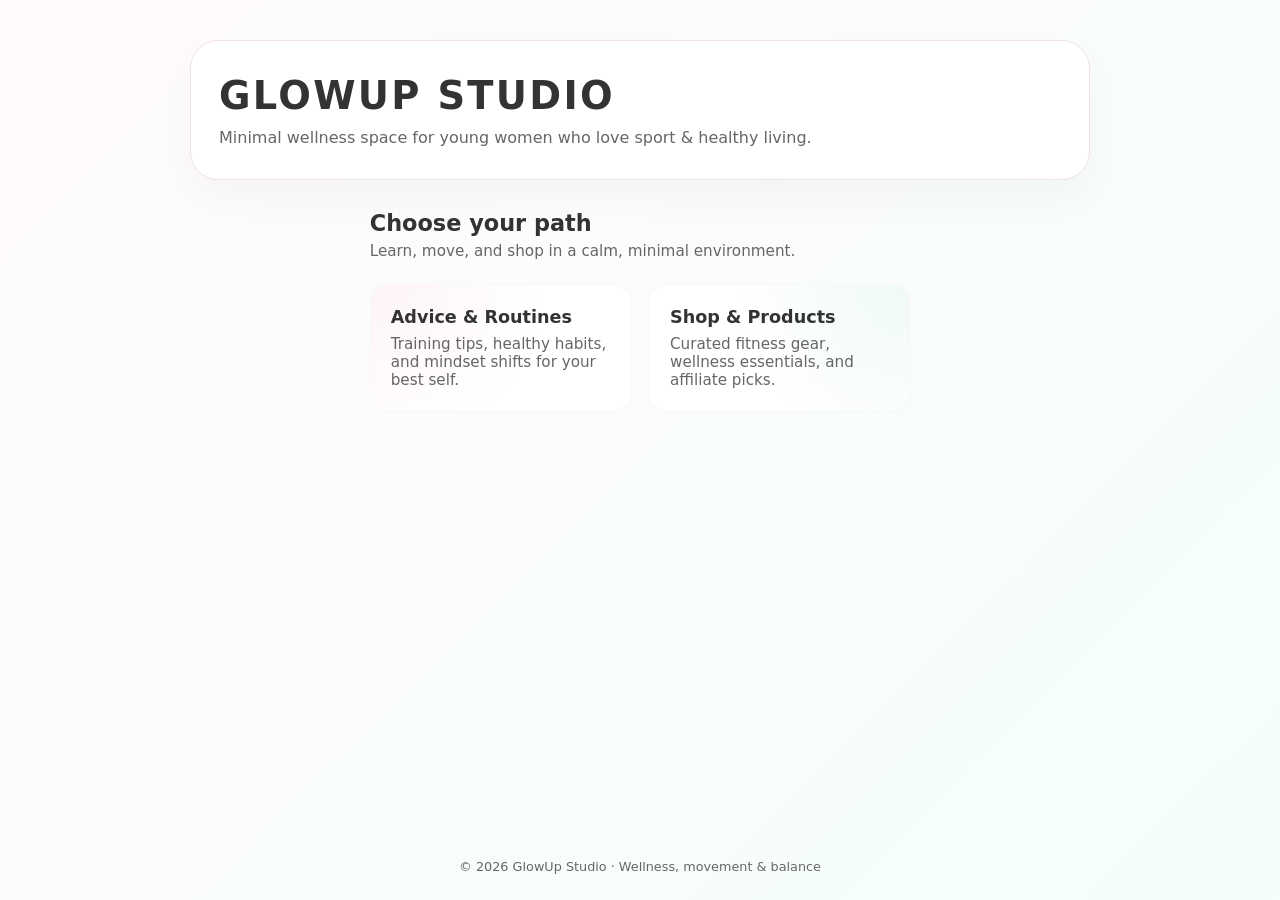
==== index.html @ 8caf7f90 "Add files via upload" ====
<!DOCTYPE html>
<html lang="en">
<head>
  <meta charset="UTF-8">
  <meta name="viewport" content="width=device-width, initial-scale=1.0">
  <title>GlowUp Studio</title>
  <link rel="stylesheet" href="style.css">
</head>
<body>
  <header class="hero">
    <div class="hero-content">
      <h1>GlowUp Studio</h1>
      <p>Minimal wellness space for young women who love sport & healthy living.</p>
    </div>
  </header>

  <main class="main-section">
    <section class="intro">
      <h2>Choose your path</h2>
      <p>Learn, move, and shop in a calm, minimal environment.</p>
    </section>

    <section class="cards">
      <a href="advice.html" class="card card-advice">
        <h3>Advice & Routines</h3>
        <p>Training tips, healthy habits, and mindset shifts for your best self.</p>
      </a>

      <a href="shop.html" class="card card-shop">
        <h3>Shop & Products</h3>
        <p>Curated fitness gear, wellness essentials, and affiliate picks.</p>
      </a>
    </section>
  </main>

  <footer class="footer">
    <p>© 2026 GlowUp Studio · Wellness, movement & balance</p>
  </footer>
</body>
</html>
---- style.css ----
:root {
  --pink: #fbe4ee;
  --green: #d9f3e6;
  --white: #ffffff;
  --text-dark: #333333;
  --text-soft: #666666;
  --accent: #f7b6d5;
  --radius: 18px;
}

*,
*::before,
*::after {
  box-sizing: border-box;
  margin: 0;
  padding: 0;
}

body {
  font-family: system-ui, -apple-system, BlinkMacSystemFont, "Segoe UI", sans-serif;
  background: linear-gradient(135deg, #fffafc, #f4fff9);
  color: var(--text-dark);
  min-height: 100vh;
  display: flex;
  flex-direction: column;
}

/* HERO */

.hero {
  padding: 40px 20px 20px;
}

.hero-content {
  max-width: 900px;
  margin: 0 auto;
  background: var(--white);
  border-radius: 28px;
  padding: 32px 28px;
  border: 1px solid #f1dfe9;
  box-shadow: 0 18px 40px rgba(0, 0, 0, 0.03);
}

.hero h1 {
  font-size: 2.4rem;
  letter-spacing: 0.06em;
  text-transform: uppercase;
  color: var(--text-dark);
  margin-bottom: 10px;
}

.hero p {
  font-size: 1rem;
  color: var(--text-soft);
}

/* MAIN */

.main-section {
  flex: 1;
  max-width: 900px;
  margin: 10px auto 40px;
  padding: 0 20px;
}

.intro {
  text-align: left;
  margin-bottom: 24px;
}

.intro h2 {
  font-size: 1.4rem;
  margin-bottom: 6px;
}

.intro p {
  color: var(--text-soft);
  font-size: 0.95rem;
}

/* CARDS */

.cards {
  display: grid;
  grid-template-columns: repeat(auto-fit, minmax(260px, 1fr));
  gap: 18px;
}

.card {
  display: block;
  padding: 22px 20px;
  border-radius: var(--radius);
  text-decoration: none;
  border: 1px solid rgba(0, 0, 0, 0.03);
  background: var(--white);
  transition: transform 0.18s ease, box-shadow 0.18s ease, border-color 0.18s ease;
  position: relative;
  overflow: hidden;
}

.card::before {
  content: "";
  position: absolute;
  inset: 0;
  opacity: 0.4;
  mix-blend-mode: multiply;
  pointer-events: none;
}

.card-advice::before {
  background: radial-gradient(circle at top left, var(--pink), transparent 60%);
}

.card-shop::before {
  background: radial-gradient(circle at top right, var(--green), transparent 60%);
}

.card h3 {
  font-size: 1.1rem;
  margin-bottom: 8px;
  color: var(--text-dark);
}

.card p {
  font-size: 0.95rem;
  color: var(--text-soft);
}

.card:hover {
  transform: translateY(-4px);
  box-shadow: 0 16px 32px rgba(0, 0, 0, 0.06);
  border-color: var(--accent);
}

/* FOOTER */

.footer {
  text-align: center;
  padding: 18px 20px 26px;
  font-size: 0.8rem;
  color: var(--text-soft);
}

/* MOBILE TWEAKS */

@media (max-width: 600px) {
  .hero-content {
    padding: 24px 18px;
  }

  .hero h1 {
    font-size: 2rem;
  }

  .cards {
    gap: 14px;
  }
}
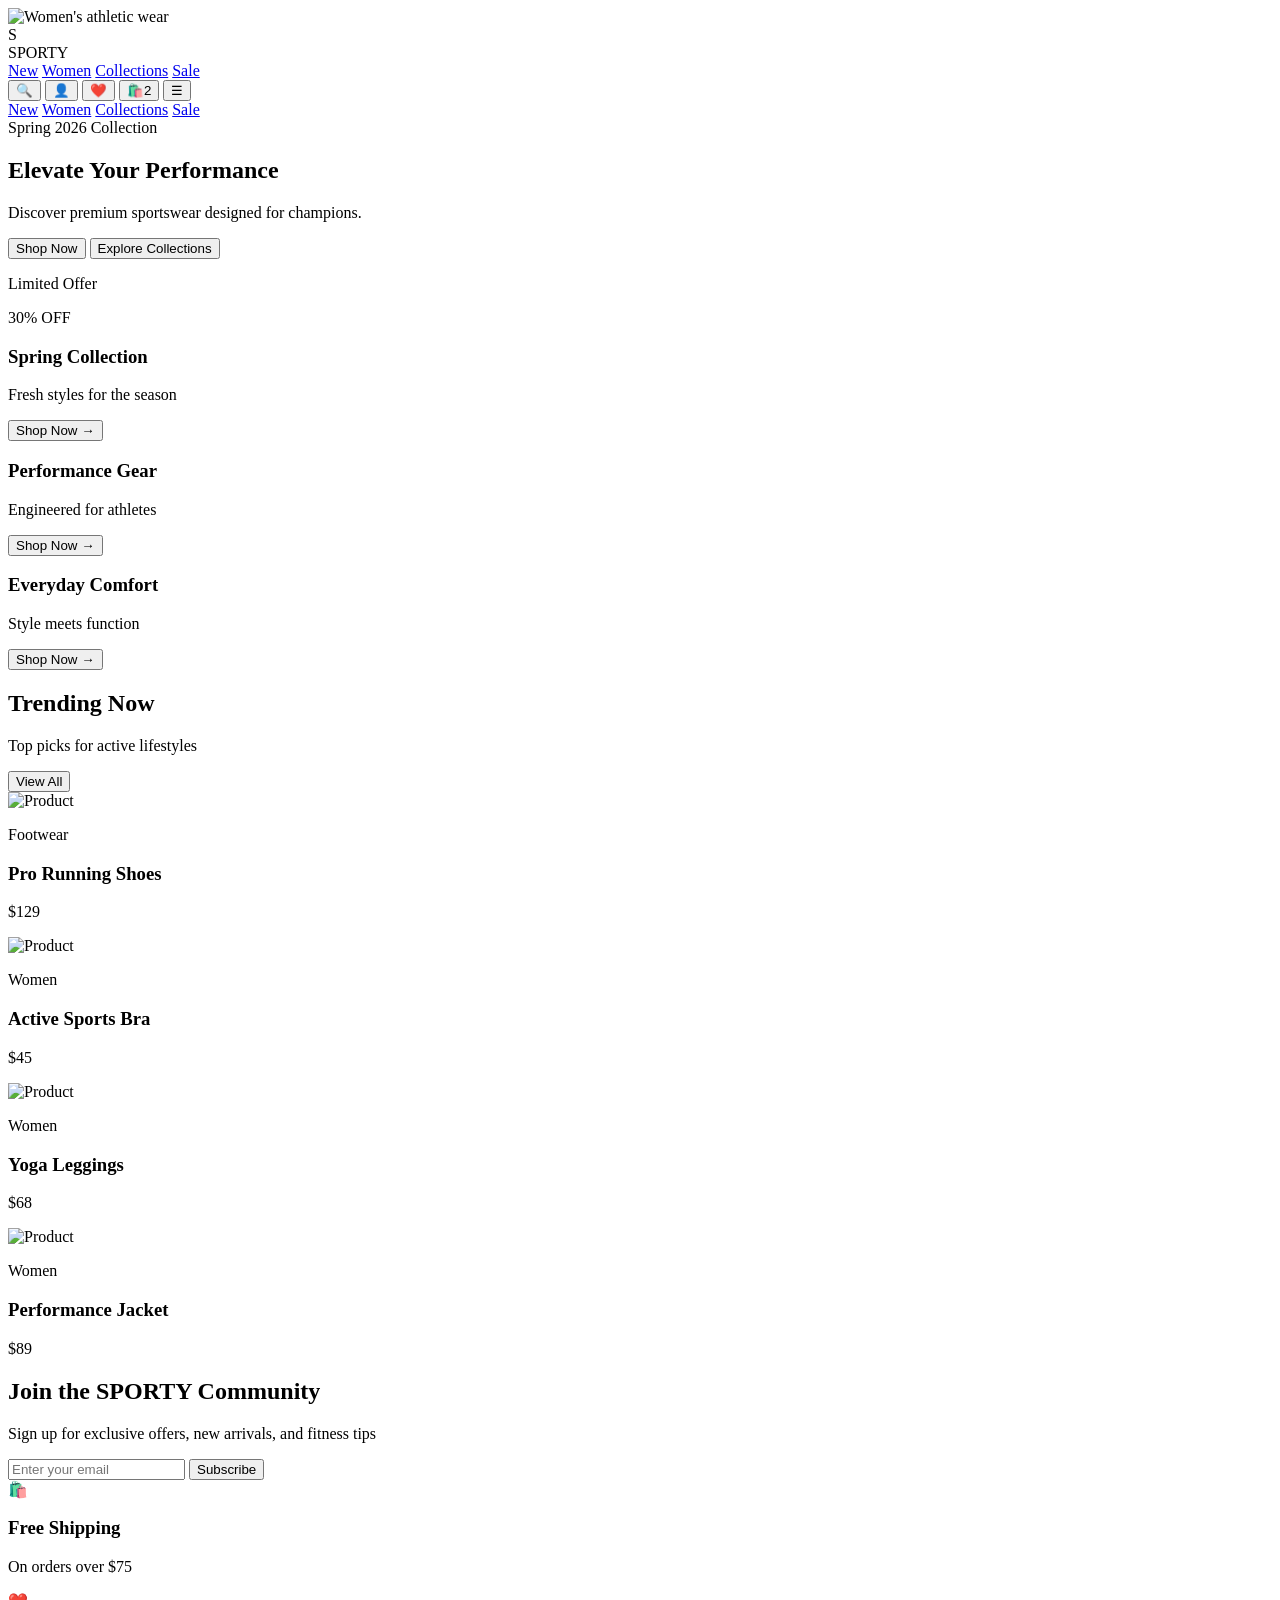
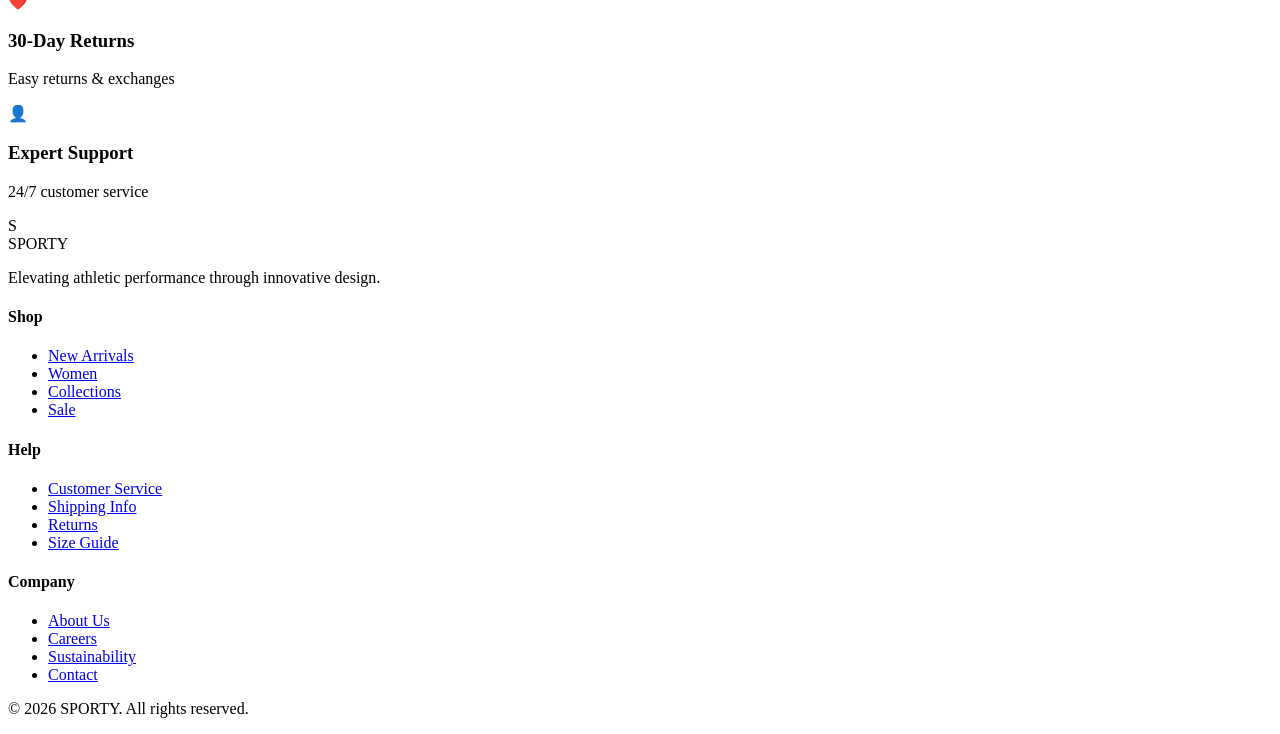
==== commit 2904abab: "Add files via upload" ====
--- a/index.html
+++ b/index.html
@@ -1,40 +1,227 @@
 <!DOCTYPE html>
 <html lang="en">
 <head>
-  <meta charset="UTF-8">
-  <meta name="viewport" content="width=device-width, initial-scale=1.0">
-  <title>GlowUp Studio</title>
-  <link rel="stylesheet" href="style.css">
+    <meta charset="UTF-8">
+    <meta name="viewport" content="width=device-width, initial-scale=1.0">
+    <title>SPORTY - Women's Athletic Wear</title>
+    <link rel="stylesheet" href="styles.css">
 </head>
 <body>
-  <header class="hero">
-    <div class="hero-content">
-      <h1>GlowUp Studio</h1>
-      <p>Minimal wellness space for young women who love sport & healthy living.</p>
-    </div>
-  </header>
-
-  <main class="main-section">
-    <section class="intro">
-      <h2>Choose your path</h2>
-      <p>Learn, move, and shop in a calm, minimal environment.</p>
-    </section>
-
-    <section class="cards">
-      <a href="advice.html" class="card card-advice">
-        <h3>Advice & Routines</h3>
-        <p>Training tips, healthy habits, and mindset shifts for your best self.</p>
-      </a>
-
-      <a href="shop.html" class="card card-shop">
-        <h3>Shop & Products</h3>
-        <p>Curated fitness gear, wellness essentials, and affiliate picks.</p>
-      </a>
-    </section>
-  </main>
-
-  <footer class="footer">
-    <p>© 2026 GlowUp Studio · Wellness, movement & balance</p>
-  </footer>
+    <!-- Header -->
+    <header class="header">
+        <div class="header-photo">
+            <img src="https://images.unsplash.com/photo-1518611012118-696072aa579a?w=1600&h=300&fit=crop" alt="Women's athletic wear">
+        </div>
+        <div class="nav-container">
+            <div class="nav-wrapper">
+                <div class="logo">
+                    <div class="logo-icon"><span>S</span></div>
+                    <span class="logo-text">SPORTY</span>
+                </div>
+                <nav class="desktop-nav">
+                    <a href="#new">New</a>
+                    <a href="#women">Women</a>
+                    <a href="#collections">Collections</a>
+                    <a href="#sale">Sale</a>
+                </nav>
+                <div class="nav-actions">
+                    <button class="icon-btn">🔍</button>
+                    <button class="icon-btn">👤</button>
+                    <button class="icon-btn">❤️</button>
+                    <button class="icon-btn cart-btn">
+                        🛍️<span class="cart-badge">2</span>
+                    </button>
+                    <button class="mobile-menu-btn" id="menuBtn">☰</button>
+                </div>
+            </div>
+            <div class="mobile-menu" id="mobileMenu">
+                <a href="#new">New</a>
+                <a href="#women">Women</a>
+                <a href="#collections">Collections</a>
+                <a href="#sale">Sale</a>
+            </div>
+        </div>
+    </header>
+
+    <!-- Hero -->
+    <section class="hero">
+        <div class="container">
+            <span class="badge">Spring 2026 Collection</span>
+            <h1>Elevate Your <span class="gradient-text">Performance</span></h1>
+            <p class="hero-text">Discover premium sportswear designed for champions.</p>
+            <div class="hero-buttons">
+                <button class="btn-primary">Shop Now</button>
+                <button class="btn-secondary">Explore Collections</button>
+            </div>
+            <div class="offer-card">
+                <p>Limited Offer</p>
+                <p class="gradient-text">30% OFF</p>
+            </div>
+        </div>
+    </section>
+
+    <!-- Collections -->
+    <section class="collections">
+        <div class="container">
+            <div class="collections-grid">
+                <div class="collection-card pink-light">
+                    <h3>Spring Collection</h3>
+                    <p>Fresh styles for the season</p>
+                    <button>Shop Now →</button>
+                </div>
+                <div class="collection-card green-light">
+                    <h3>Performance Gear</h3>
+                    <p>Engineered for athletes</p>
+                    <button>Shop Now →</button>
+                </div>
+                <div class="collection-card pink-lighter">
+                    <h3>Everyday Comfort</h3>
+                    <p>Style meets function</p>
+                    <button>Shop Now →</button>
+                </div>
+            </div>
+        </div>
+    </section>
+
+    <!-- Products -->
+    <section class="products">
+        <div class="container">
+            <div class="products-header">
+                <div>
+                    <h2>Trending Now</h2>
+                    <p>Top picks for active lifestyles</p>
+                </div>
+                <button class="btn-outline">View All</button>
+            </div>
+            <div class="products-grid">
+                <div class="product-card">
+                    <div class="product-image">
+                        <img src="https://images.unsplash.com/photo-1542291026-7eec264c27ff?w=400&h=400&fit=crop" alt="Product">
+                    </div>
+                    <div class="product-info">
+                        <p class="category">Footwear</p>
+                        <h3>Pro Running Shoes</h3>
+                        <p class="price">$129</p>
+                    </div>
+                </div>
+                <div class="product-card">
+                    <div class="product-image">
+                        <img src="https://images.unsplash.com/photo-1613123544776-bb7f56f6e66a?w=400&h=400&fit=crop" alt="Product">
+                    </div>
+                    <div class="product-info">
+                        <p class="category">Women</p>
+                        <h3>Active Sports Bra</h3>
+                        <p class="price">$45</p>
+                    </div>
+                </div>
+                <div class="product-card">
+                    <div class="product-image">
+                        <img src="https://images.unsplash.com/photo-1506629082955-511b1aa562c8?w=400&h=400&fit=crop" alt="Product">
+                    </div>
+                    <div class="product-info">
+                        <p class="category">Women</p>
+                        <h3>Yoga Leggings</h3>
+                        <p class="price">$68</p>
+                    </div>
+                </div>
+                <div class="product-card">
+                    <div class="product-image">
+                        <img src="https://images.unsplash.com/photo-1551028719-00167b16eac5?w=400&h=400&fit=crop" alt="Product">
+                    </div>
+                    <div class="product-info">
+                        <p class="category">Women</p>
+                        <h3>Performance Jacket</h3>
+                        <p class="price">$89</p>
+                    </div>
+                </div>
+            </div>
+        </div>
+    </section>
+
+    <!-- CTA -->
+    <section class="cta">
+        <div class="container">
+            <h2>Join the SPORTY Community</h2>
+            <p>Sign up for exclusive offers, new arrivals, and fitness tips</p>
+            <div class="newsletter">
+                <input type="email" placeholder="Enter your email">
+                <button>Subscribe</button>
+            </div>
+        </div>
+    </section>
+
+    <!-- Features -->
+    <section class="features">
+        <div class="container">
+            <div class="features-grid">
+                <div class="feature">
+                    <div class="icon pink">🛍️</div>
+                    <h3>Free Shipping</h3>
+                    <p>On orders over $75</p>
+                </div>
+                <div class="feature">
+                    <div class="icon green">❤️</div>
+                    <h3>30-Day Returns</h3>
+                    <p>Easy returns & exchanges</p>
+                </div>
+                <div class="feature">
+                    <div class="icon pink">👤</div>
+                    <h3>Expert Support</h3>
+                    <p>24/7 customer service</p>
+                </div>
+            </div>
+        </div>
+    </section>
+
+    <!-- Footer -->
+    <footer class="footer">
+        <div class="container">
+            <div class="footer-grid">
+                <div>
+                    <div class="footer-logo">
+                        <div class="logo-icon"><span>S</span></div>
+                        <span>SPORTY</span>
+                    </div>
+                    <p>Elevating athletic performance through innovative design.</p>
+                </div>
+                <div>
+                    <h4>Shop</h4>
+                    <ul>
+                        <li><a href="#">New Arrivals</a></li>
+                        <li><a href="#">Women</a></li>
+                        <li><a href="#">Collections</a></li>
+                        <li><a href="#">Sale</a></li>
+                    </ul>
+                </div>
+                <div>
+                    <h4>Help</h4>
+                    <ul>
+                        <li><a href="#">Customer Service</a></li>
+                        <li><a href="#">Shipping Info</a></li>
+                        <li><a href="#">Returns</a></li>
+                        <li><a href="#">Size Guide</a></li>
+                    </ul>
+                </div>
+                <div>
+                    <h4>Company</h4>
+                    <ul>
+                        <li><a href="#">About Us</a></li>
+                        <li><a href="#">Careers</a></li>
+                        <li><a href="#">Sustainability</a></li>
+                        <li><a href="#">Contact</a></li>
+                    </ul>
+                </div>
+            </div>
+            <div class="footer-bottom">
+                <p>&copy; 2026 SPORTY. All rights reserved.</p>
+            </div>
+        </div>
+    </footer>
+
+    <script>
+        document.getElementById('menuBtn').addEventListener('click', function() {
+            document.getElementById('mobileMenu').classList.toggle('active');
+        });
+    </script>
 </body>
-</html>
+</html>
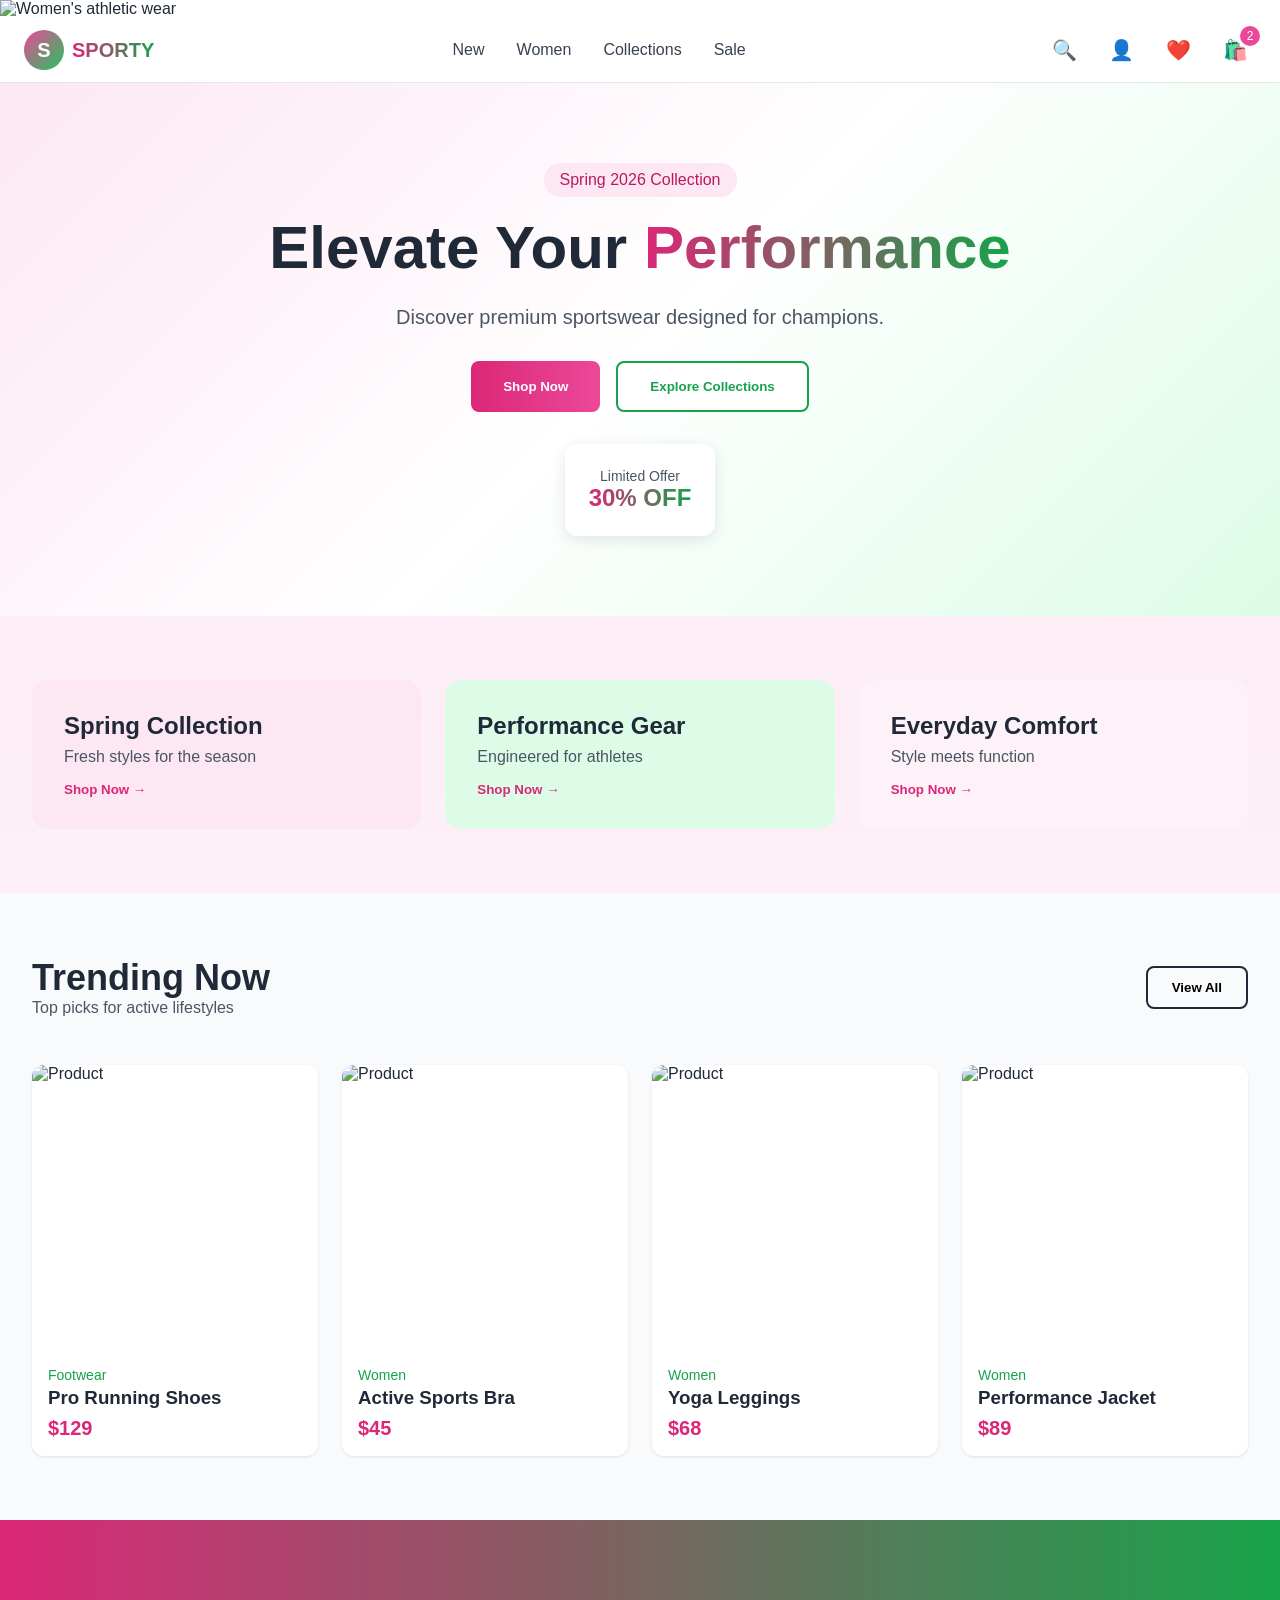
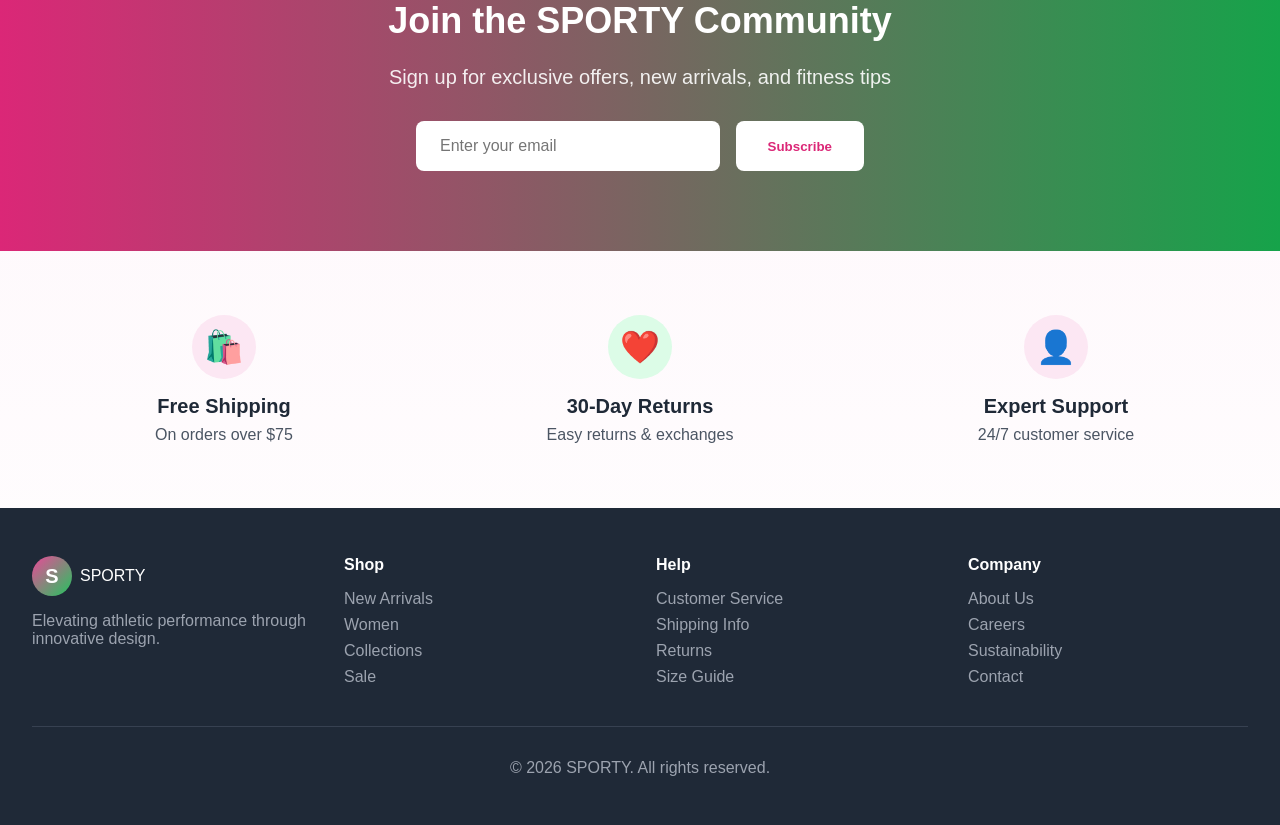
==== commit f960fdba: "Update index.html" ====
--- a/index.html
+++ b/index.html
@@ -4,7 +4,7 @@
     <meta charset="UTF-8">
     <meta name="viewport" content="width=device-width, initial-scale=1.0">
     <title>SPORTY - Women's Athletic Wear</title>
-    <link rel="stylesheet" href="styles.css">
+    <link rel="stylesheet" href="style.css">
 </head>
 <body>
     <!-- Header -->
@@ -224,4 +224,4 @@
         });
     </script>
 </body>
-</html>+</html>
--- a/style.css
+++ b/style.css
@@ -0,0 +1,604 @@
+* {
+    margin: 0;
+    padding: 0;
+    box-sizing: border-box;
+}
+
+body {
+    font-family: -apple-system, BlinkMacSystemFont, 'Segoe UI', Arial, sans-serif;
+    background: linear-gradient(to bottom, #fce7f3, #ffffff);
+    min-height: 100vh;
+    color: #1f2937;
+}
+
+.container {
+    max-width: 1280px;
+    margin: 0 auto;
+    padding: 0 1rem;
+}
+
+/* Header */
+.header {
+    position: sticky;
+    top: 0;
+    z-index: 50;
+    background: white;
+}
+
+.header-photo img {
+    width: 100%;
+    height: 128px;
+    object-fit: cover;
+}
+
+@media (min-width: 768px) {
+    .header-photo img {
+        height: 160px;
+    }
+}
+
+.nav-container {
+    border-bottom: 1px solid #e5e7eb;
+}
+
+.nav-wrapper {
+    max-width: 1280px;
+    margin: 0 auto;
+    padding: 0 1.5rem;
+    display: flex;
+    justify-content: space-between;
+    align-items: center;
+    height: 64px;
+}
+
+.logo {
+    display: flex;
+    align-items: center;
+    gap: 0.5rem;
+}
+
+.logo-icon {
+    width: 40px;
+    height: 40px;
+    background: linear-gradient(to bottom right, #ec4899, #22c55e);
+    border-radius: 50%;
+    display: flex;
+    align-items: center;
+    justify-content: center;
+}
+
+.logo-icon span {
+    color: white;
+    font-weight: bold;
+    font-size: 1.25rem;
+}
+
+.logo-text {
+    font-size: 1.25rem;
+    font-weight: bold;
+    background: linear-gradient(to right, #db2777, #16a34a);
+    -webkit-background-clip: text;
+    -webkit-text-fill-color: transparent;
+    background-clip: text;
+}
+
+.desktop-nav {
+    display: none;
+    gap: 2rem;
+}
+
+@media (min-width: 768px) {
+    .desktop-nav {
+        display: flex;
+    }
+}
+
+.desktop-nav a {
+    color: #374151;
+    text-decoration: none;
+    transition: color 0.3s;
+}
+
+.desktop-nav a:hover {
+    color: #db2777;
+}
+
+.nav-actions {
+    display: flex;
+    align-items: center;
+    gap: 1rem;
+}
+
+.icon-btn {
+    padding: 0.5rem;
+    border: none;
+    background: transparent;
+    border-radius: 50%;
+    cursor: pointer;
+    transition: background 0.3s;
+    font-size: 1.25rem;
+}
+
+.icon-btn:hover {
+    background: #f3f4f6;
+}
+
+.cart-btn {
+    position: relative;
+}
+
+.cart-badge {
+    position: absolute;
+    top: -4px;
+    right: -4px;
+    width: 20px;
+    height: 20px;
+    background: #ec4899;
+    color: white;
+    border-radius: 50%;
+    display: flex;
+    align-items: center;
+    justify-content: center;
+    font-size: 0.75rem;
+}
+
+.mobile-menu-btn {
+    display: block;
+}
+
+@media (min-width: 768px) {
+    .mobile-menu-btn {
+        display: none;
+    }
+}
+
+.mobile-menu {
+    display: none;
+    padding: 1rem;
+    border-top: 1px solid #e5e7eb;
+}
+
+.mobile-menu.active {
+    display: flex;
+    flex-direction: column;
+    gap: 1rem;
+}
+
+.mobile-menu a {
+    color: #374151;
+    text-decoration: none;
+    transition: color 0.3s;
+}
+
+.mobile-menu a:hover {
+    color: #db2777;
+}
+
+/* Hero */
+.hero {
+    background: linear-gradient(135deg, #fce7f3, #ffffff, #dcfce7);
+    padding: 5rem 1rem;
+    text-align: center;
+}
+
+.badge {
+    display: inline-block;
+    padding: 0.5rem 1rem;
+    background: #fce7f3;
+    color: #be185d;
+    border-radius: 9999px;
+    margin-bottom: 1rem;
+}
+
+h1 {
+    font-size: 3rem;
+    font-weight: bold;
+    margin-bottom: 1.5rem;
+}
+
+@media (min-width: 768px) {
+    h1 {
+        font-size: 3.75rem;
+    }
+}
+
+.gradient-text {
+    background: linear-gradient(to right, #db2777, #16a34a);
+    -webkit-background-clip: text;
+    -webkit-text-fill-color: transparent;
+    background-clip: text;
+}
+
+.hero-text {
+    font-size: 1.25rem;
+    color: #4b5563;
+    margin-bottom: 2rem;
+}
+
+.hero-buttons {
+    display: flex;
+    flex-wrap: wrap;
+    gap: 1rem;
+    justify-content: center;
+    margin-bottom: 2rem;
+}
+
+.btn-primary {
+    padding: 1rem 2rem;
+    background: linear-gradient(to right, #db2777, #ec4899);
+    color: white;
+    border: none;
+    border-radius: 0.5rem;
+    font-weight: 600;
+    cursor: pointer;
+    transition: box-shadow 0.3s;
+}
+
+.btn-primary:hover {
+    box-shadow: 0 10px 25px rgba(0,0,0,0.2);
+}
+
+.btn-secondary {
+    padding: 1rem 2rem;
+    background: white;
+    border: 2px solid #16a34a;
+    color: #16a34a;
+    border-radius: 0.5rem;
+    font-weight: 600;
+    cursor: pointer;
+    transition: background 0.3s;
+}
+
+.btn-secondary:hover {
+    background: #dcfce7;
+}
+
+.offer-card {
+    display: inline-block;
+    background: white;
+    padding: 1.5rem;
+    border-radius: 0.75rem;
+    box-shadow: 0 4px 15px rgba(0,0,0,0.1);
+}
+
+.offer-card p:first-child {
+    font-size: 0.875rem;
+    color: #4b5563;
+}
+
+.offer-card p:last-child {
+    font-size: 1.5rem;
+    font-weight: bold;
+}
+
+/* Collections */
+.collections {
+    padding: 4rem 1rem;
+}
+
+.collections-grid {
+    display: grid;
+    grid-template-columns: 1fr;
+    gap: 1.5rem;
+}
+
+@media (min-width: 768px) {
+    .collections-grid {
+        grid-template-columns: repeat(3, 1fr);
+    }
+}
+
+.collection-card {
+    padding: 2rem;
+    border-radius: 1rem;
+    cursor: pointer;
+    transition: box-shadow 0.3s;
+}
+
+.collection-card:hover {
+    box-shadow: 0 10px 25px rgba(0,0,0,0.1);
+}
+
+.pink-light {
+    background: #fce7f3;
+}
+
+.green-light {
+    background: #dcfce7;
+}
+
+.pink-lighter {
+    background: #fdf2f8;
+}
+
+.collection-card h3 {
+    font-size: 1.5rem;
+    margin-bottom: 0.5rem;
+}
+
+.collection-card p {
+    color: #4b5563;
+    margin-bottom: 1rem;
+}
+
+.collection-card button {
+    background: none;
+    border: none;
+    color: #db2777;
+    font-weight: 600;
+    cursor: pointer;
+    display: flex;
+    align-items: center;
+    gap: 0.5rem;
+    transition: gap 0.3s;
+}
+
+.collection-card button:hover {
+    gap: 0.75rem;
+}
+
+/* Products */
+.products {
+    padding: 4rem 1rem;
+    background: #f9fafb;
+}
+
+.products-header {
+    display: flex;
+    justify-content: space-between;
+    align-items: center;
+    margin-bottom: 3rem;
+}
+
+h2 {
+    font-size: 2.25rem;
+    font-weight: bold;
+}
+
+.products-header p {
+    color: #4b5563;
+}
+
+.btn-outline {
+    padding: 0.75rem 1.5rem;
+    border: 2px solid #1f2937;
+    background: transparent;
+    border-radius: 0.5rem;
+    font-weight: 600;
+    cursor: pointer;
+    transition: all 0.3s;
+}
+
+.btn-outline:hover {
+    background: #1f2937;
+    color: white;
+}
+
+.products-grid {
+    display: grid;
+    grid-template-columns: 1fr;
+    gap: 1.5rem;
+}
+
+@media (min-width: 640px) {
+    .products-grid {
+        grid-template-columns: repeat(2, 1fr);
+    }
+}
+
+@media (min-width: 1024px) {
+    .products-grid {
+        grid-template-columns: repeat(4, 1fr);
+    }
+}
+
+.product-card {
+    background: white;
+    border-radius: 0.75rem;
+    overflow: hidden;
+    box-shadow: 0 1px 3px rgba(0,0,0,0.1);
+    transition: box-shadow 0.3s;
+}
+
+.product-card:hover {
+    box-shadow: 0 10px 40px rgba(0,0,0,0.15);
+}
+
+.product-image {
+    position: relative;
+    overflow: hidden;
+    aspect-ratio: 1;
+}
+
+.product-image img {
+    width: 100%;
+    height: 100%;
+    object-fit: cover;
+    transition: transform 0.3s;
+}
+
+.product-card:hover img {
+    transform: scale(1.1);
+}
+
+.product-info {
+    padding: 1rem;
+}
+
+.category {
+    color: #16a34a;
+    font-size: 0.875rem;
+    margin-bottom: 0.25rem;
+}
+
+.product-info h3 {
+    font-weight: 600;
+    margin-bottom: 0.5rem;
+}
+
+.price {
+    font-size: 1.25rem;
+    font-weight: bold;
+    color: #db2777;
+}
+
+/* CTA */
+.cta {
+    padding: 5rem 1rem;
+    background: linear-gradient(to right, #db2777, #16a34a);
+    color: white;
+    text-align: center;
+}
+
+.cta h2 {
+    margin-bottom: 1.5rem;
+}
+
+.cta p {
+    font-size: 1.25rem;
+    opacity: 0.9;
+    margin-bottom: 2rem;
+}
+
+.newsletter {
+    display: flex;
+    flex-direction: column;
+    gap: 1rem;
+    max-width: 448px;
+    margin: 0 auto;
+}
+
+@media (min-width: 640px) {
+    .newsletter {
+        flex-direction: row;
+    }
+}
+
+.newsletter input {
+    flex: 1;
+    padding: 1rem 1.5rem;
+    border-radius: 0.5rem;
+    border: none;
+    font-size: 1rem;
+}
+
+.newsletter button {
+    padding: 1rem 2rem;
+    background: white;
+    color: #db2777;
+    border: none;
+    border-radius: 0.5rem;
+    font-weight: 600;
+    cursor: pointer;
+    transition: box-shadow 0.3s;
+}
+
+.newsletter button:hover {
+    box-shadow: 0 10px 25px rgba(0,0,0,0.2);
+}
+
+/* Features */
+.features {
+    padding: 4rem 1rem;
+}
+
+.features-grid {
+    display: grid;
+    grid-template-columns: 1fr;
+    gap: 2rem;
+    text-align: center;
+}
+
+@media (min-width: 768px) {
+    .features-grid {
+        grid-template-columns: repeat(3, 1fr);
+    }
+}
+
+.feature .icon {
+    width: 64px;
+    height: 64px;
+    border-radius: 50%;
+    display: flex;
+    align-items: center;
+    justify-content: center;
+    margin: 0 auto 1rem;
+    font-size: 2rem;
+}
+
+.icon.pink {
+    background: #fce7f3;
+}
+
+.icon.green {
+    background: #dcfce7;
+}
+
+.feature h3 {
+    font-size: 1.25rem;
+    margin-bottom: 0.5rem;
+}
+
+.feature p {
+    color: #4b5563;
+}
+
+/* Footer */
+.footer {
+    background: #1f2937;
+    color: white;
+    padding: 3rem 1rem;
+}
+
+.footer-grid {
+    display: grid;
+    grid-template-columns: 1fr;
+    gap: 2rem;
+    margin-bottom: 2rem;
+}
+
+@media (min-width: 768px) {
+    .footer-grid {
+        grid-template-columns: repeat(4, 1fr);
+    }
+}
+
+.footer-logo {
+    display: flex;
+    align-items: center;
+    gap: 0.5rem;
+    margin-bottom: 1rem;
+}
+
+.footer p {
+    color: #9ca3af;
+}
+
+.footer h4 {
+    margin-bottom: 1rem;
+}
+
+.footer ul {
+    list-style: none;
+}
+
+.footer li {
+    margin-bottom: 0.5rem;
+}
+
+.footer a {
+    color: #9ca3af;
+    text-decoration: none;
+    transition: color 0.3s;
+}
+
+.footer a:hover {
+    color: #f9a8d4;
+}
+
+.footer-bottom {
+    padding-top: 2rem;
+    border-top: 1px solid #374151;
+    text-align: center;
+    color: #9ca3af;
+}
